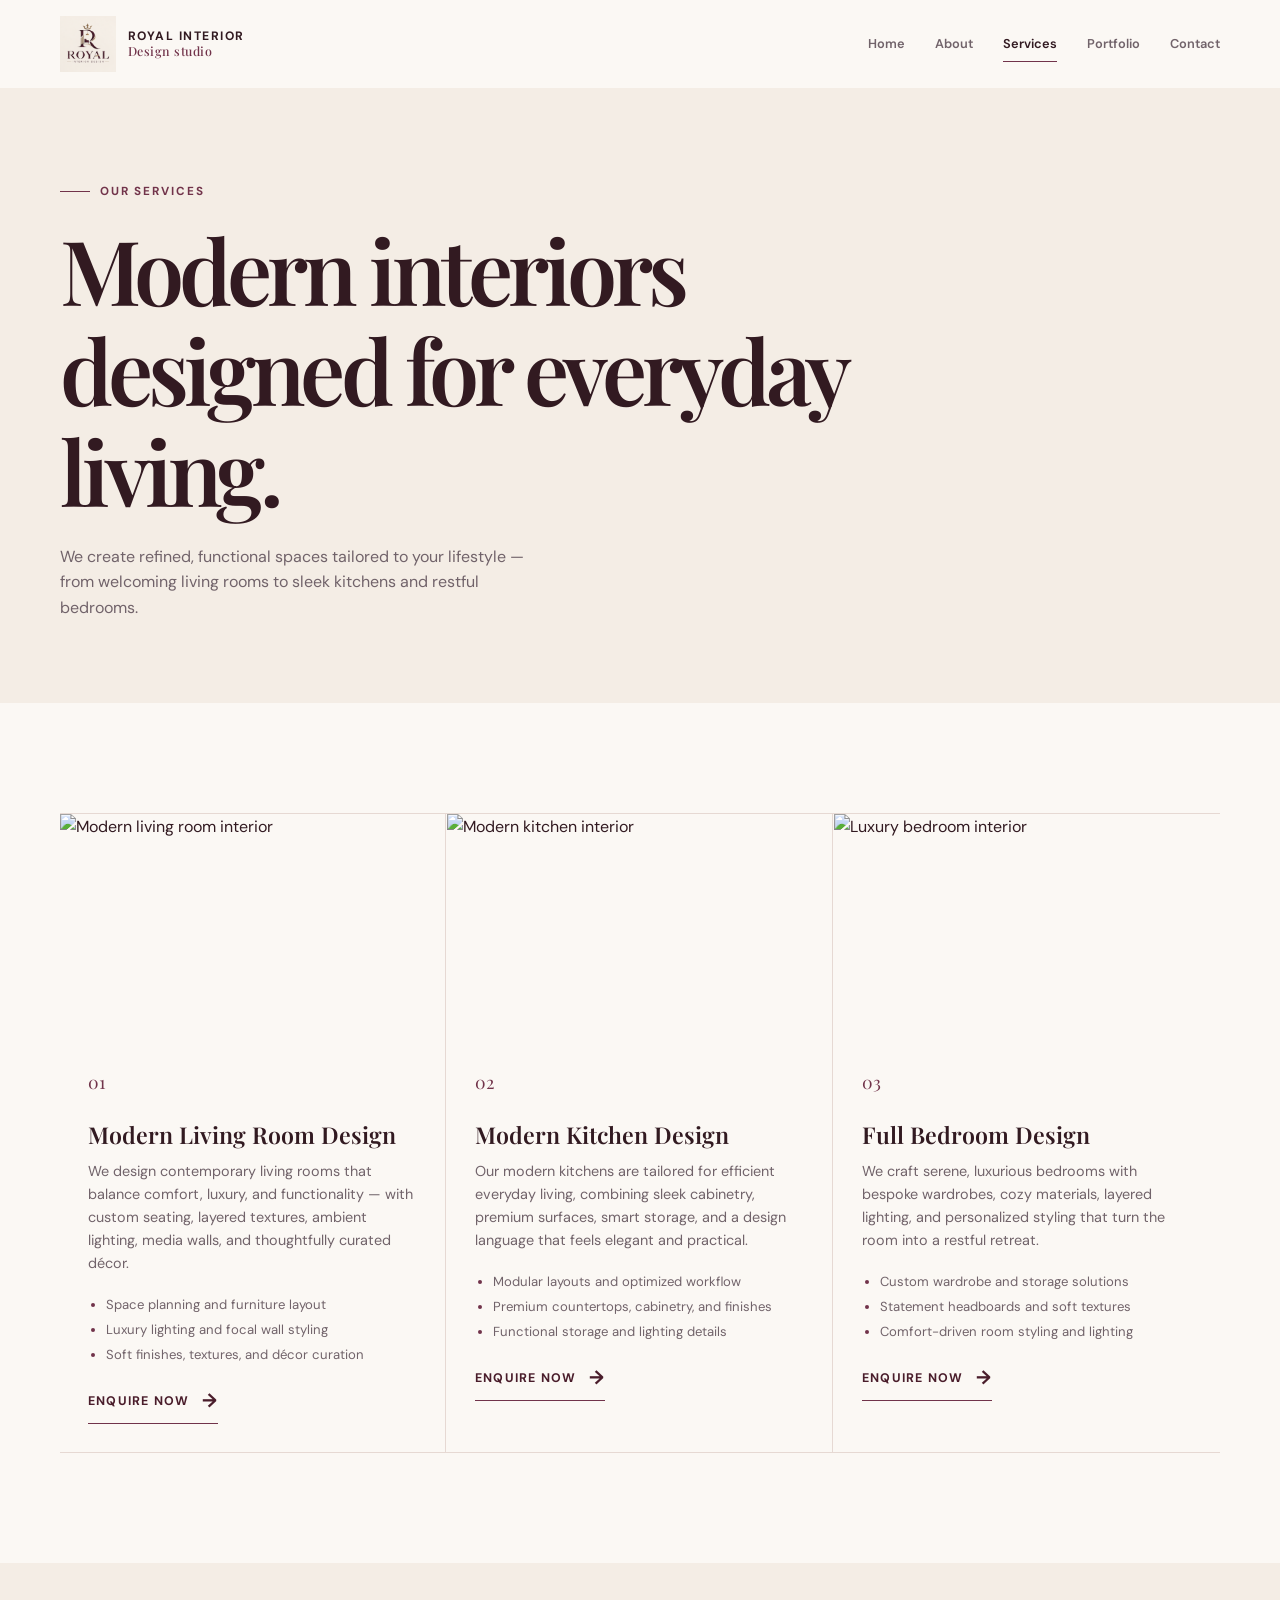
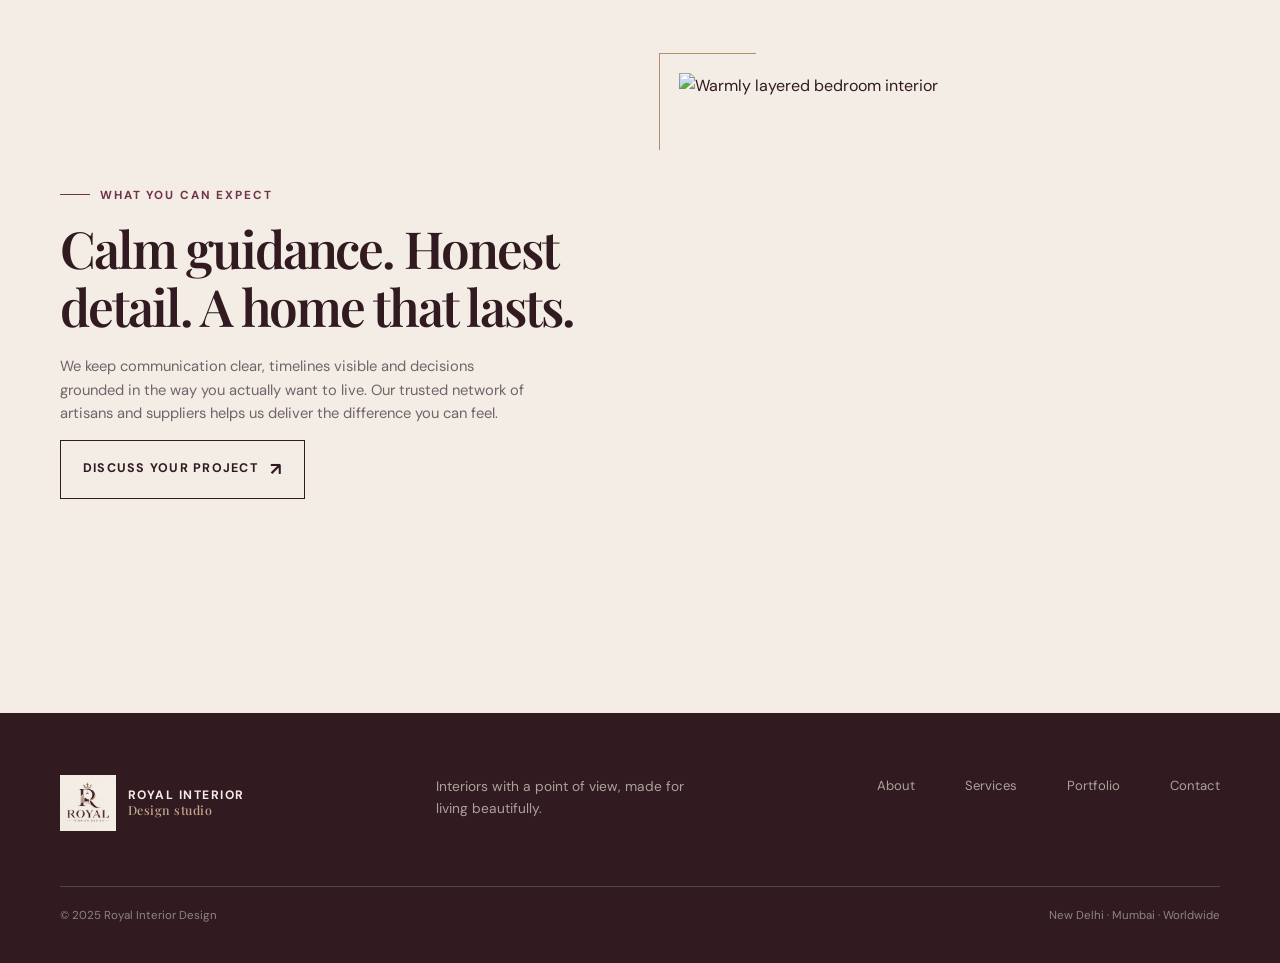
==== services.html @ 0c980bf0 "Add Royal Interior Design website" ====
<!doctype html><html lang="en"><head><meta charset="utf-8"><meta name="viewport" content="width=device-width, initial-scale=1"><title>Services | Royal Interior Design</title><link rel="stylesheet" href="styles.css"></head><body><header class="site-header"><div class="container nav"><a class="brand" href="index.html"><span class="brand-mark">R</span><span class="brand-name">Royal Interior<span>Design studio</span></span></a><button class="menu-toggle" aria-label="Open menu" aria-expanded="false">☰</button><nav class="nav-links"><a href="index.html">Home</a><a href="about.html">About</a><a class="active" href="services.html">Services</a><a href="portfolio.html">Portfolio</a><a href="contact.html">Contact</a></nav></div></header><main><section class="page-hero"><div class="container"><span class="eyebrow">Our services</span><h1>Modern interiors designed for everyday living.</h1><p>We create refined, functional spaces tailored to your lifestyle — from welcoming living rooms to sleek kitchens and restful bedrooms.</p></div></section><section class="section"><div class="container"><div class="service-grid"><article class="service-card"><img src="https://images.unsplash.com/photo-1505693416388-ac5ce068fe85?auto=format&fit=crop&w=900&q=80" alt="Modern living room interior"><div class="service-card-content"><span class="service-number">01</span><h3>Modern Living Room Design</h3><p>We design contemporary living rooms that balance comfort, luxury, and functionality — with custom seating, layered textures, ambient lighting, media walls, and thoughtfully curated décor.</p><ul class="service-points"><li>Space planning and furniture layout</li><li>Luxury lighting and focal wall styling</li><li>Soft finishes, textures, and décor curation</li></ul><a class="link-arrow" href="contact.html">Enquire now</a></div></article><article class="service-card"><img src="https://images.unsplash.com/photo-1484154218962-a197022b5858?auto=format&fit=crop&w=900&q=80" alt="Modern kitchen interior"><div class="service-card-content"><span class="service-number">02</span><h3>Modern Kitchen Design</h3><p>Our modern kitchens are tailored for efficient everyday living, combining sleek cabinetry, premium surfaces, smart storage, and a design language that feels elegant and practical.</p><ul class="service-points"><li>Modular layouts and optimized workflow</li><li>Premium countertops, cabinetry, and finishes</li><li>Functional storage and lighting details</li></ul><a class="link-arrow" href="contact.html">Enquire now</a></div></article><article class="service-card"><img src="https://images.unsplash.com/photo-1505693416388-ac5ce068fe85?auto=format&fit=crop&w=900&q=80" alt="Luxury bedroom interior"><div class="service-card-content"><span class="service-number">03</span><h3>Full Bedroom Design</h3><p>We craft serene, luxurious bedrooms with bespoke wardrobes, cozy materials, layered lighting, and personalized styling that turn the room into a restful retreat.</p><ul class="service-points"><li>Custom wardrobe and storage solutions</li><li>Statement headboards and soft textures</li><li>Comfort-driven room styling and lighting</li></ul><a class="link-arrow" href="contact.html">Enquire now</a></div></article></div></div></section><section class="section tinted"><div class="container intro-grid"><div class="intro-copy"><span class="eyebrow">What you can expect</span><h2>Calm guidance. Honest detail. A home that lasts.</h2><p class="display-copy">We keep communication clear, timelines visible and decisions grounded in the way you actually want to live. Our trusted network of artisans and suppliers helps us deliver the difference you can feel.</p><a class="btn arrow" href="contact.html">Discuss your project</a></div><div class="intro-image"><img src="https://images.unsplash.com/photo-1616486338812-3dadae4b4ace?auto=format&fit=crop&w=1000&q=85" alt="Warmly layered bedroom interior"></div></div></section></main><footer class="site-footer"><div class="container footer-top"><a class="brand footer-brand" href="index.html"><span class="brand-mark">R</span><span class="brand-name">Royal Interior<span>Design studio</span></span></a><p>Interiors with a point of view, made for living beautifully.</p><div class="footer-links"><a href="about.html">About</a><a href="services.html">Services</a><a href="portfolio.html">Portfolio</a><a href="contact.html">Contact</a></div></div><div class="container footer-bottom"><p>© 2025 Royal Interior Design</p><p>New Delhi · Mumbai · Worldwide</p></div></footer><script src="script.js"></script></body></html>
---- styles.css ----
@import url('https://fonts.googleapis.com/css2?family=DM+Sans:wght@400;500;600;700&family=Playfair+Display:wght@500;600;700&display=swap');
:root{--ink:#2c2925;--muted:#716a62;--paper:#fff4f7;--cream:#fffdfc;--line:#eadfe3;--accent:#d98aa5;--accent-dark:#b86786;--olive:#6b735b;--serif:'Playfair Display',Georgia,serif;--sans:'DM Sans',Arial,sans-serif;--shadow:0 18px 50px rgba(184,102,134,.12)}
*{box-sizing:border-box}html{scroll-behavior:smooth}body{margin:0;color:var(--ink);background:var(--cream);font-family:var(--sans);line-height:1.6}img{display:block;width:100%;object-fit:cover}a{color:inherit;text-decoration:none}button,input,textarea,select{font:inherit}.container{width:min(1160px,calc(100% - 48px));margin:0 auto}.eyebrow{display:inline-flex;align-items:center;gap:10px;color:var(--accent);font-size:.73rem;font-weight:700;letter-spacing:.16em;text-transform:uppercase}.eyebrow:before{content:'';display:inline-block;width:30px;height:1px;background:currentColor}h1,h2,h3,p{margin-top:0}h1,h2,h3{font-family:var(--serif);font-weight:600;line-height:1.12}h1{font-size:clamp(3.4rem,7vw,6.5rem);letter-spacing:-.055em}h2{font-size:clamp(2.2rem,4vw,4rem);letter-spacing:-.04em}h3{font-size:1.45rem}.display-copy{max-width:540px;color:var(--muted);font-size:1.04rem}.btn{display:inline-flex;align-items:center;justify-content:center;gap:12px;border:1px solid var(--ink);padding:14px 22px;color:var(--ink);background:transparent;font-size:.78rem;font-weight:700;letter-spacing:.1em;text-transform:uppercase;transition:.25s ease;cursor:pointer}.btn:hover{color:white;background:var(--ink);transform:translateY(-2px)}.btn.solid{border-color:var(--accent);color:white;background:linear-gradient(135deg,var(--accent) 0%,#d07f9d 100%);box-shadow:0 14px 26px rgba(184,102,134,.22)}.btn.solid:hover{border-color:var(--accent-dark);background:linear-gradient(135deg,var(--accent-dark) 0%,#9d5f7e 100%)}.btn.arrow:after{content:'↗';font-size:1.1rem}
.site-header{position:relative;z-index:10;background:var(--cream)}.nav{display:flex;min-height:88px;align-items:center;justify-content:space-between;gap:24px}.brand{display:flex;align-items:center;gap:12px}.brand-mark{display:grid;width:38px;height:38px;place-items:center;color:white;background:var(--accent);font-family:var(--serif);font-size:1.15rem}.brand-name{font-size:.76rem;font-weight:700;letter-spacing:.12em;line-height:1.1;text-transform:uppercase}.brand-name span{display:block;color:var(--accent);font-family:var(--serif);font-size:.78rem;font-weight:500;letter-spacing:.04em;text-transform:none}.nav-links{display:flex;align-items:center;gap:30px;font-size:.8rem;font-weight:600}.nav-links a{position:relative;padding:8px 0;color:var(--muted)}.nav-links a:hover,.nav-links a.active{color:var(--ink)}.nav-links a.active:after{position:absolute;right:0;bottom:0;left:0;height:1px;background:var(--accent);content:''}.menu-toggle{display:none;border:0;color:var(--ink);background:none;font-size:1.6rem;cursor:pointer}
.hero{position:relative;min-height:690px;overflow:hidden;background:linear-gradient(135deg,#fff3f6 0%,#fffaf8 35%,#f5eaf0 100%)}.slider{position:relative;min-height:690px}.slides{position:relative;min-height:690px}.slide{position:absolute;inset:0;opacity:0;visibility:hidden;transition:opacity .6s ease,visibility .6s ease;background:linear-gradient(135deg,#fff3f6 0%,#fffaf8 35%,#f5eaf0 100%)}.slide:nth-child(2){background:linear-gradient(135deg,#f7f1eb 0%,#fffaf5 35%,#f4e9df 100%)}.slide:nth-child(3){background:linear-gradient(135deg,#f9f4f0 0%,#fffaf8 35%,#f3e5dc 100%)}.slide:nth-child(4){background:linear-gradient(135deg,#fef2f0 0%,#fffaf8 35%,#fbe7e2 100%)}.slide.active{opacity:1;visibility:visible}.hero-image{position:absolute;inset:0 0 0 43%}.hero-image:after{position:absolute;inset:0;background:linear-gradient(90deg,rgba(255,243,246,1) 0%,rgba(255,243,246,.82) 15%,rgba(255,243,246,0) 48%);content:''}.slide:nth-child(2) .hero-image:after{background:linear-gradient(90deg,rgba(247,241,235,1) 0%,rgba(247,241,235,.8) 15%,rgba(247,241,235,0) 48%)}.slide:nth-child(3) .hero-image:after{background:linear-gradient(90deg,rgba(249,244,240,1) 0%,rgba(249,244,240,.8) 15%,rgba(249,244,240,0) 48%)}.slide:nth-child(4) .hero-image:after{background:linear-gradient(90deg,rgba(254,242,240,1) 0%,rgba(254,242,240,.82) 15%,rgba(254,242,240,0) 48%)}.hero-image img{height:100%}.hero-content{position:relative;display:flex;min-height:690px;align-items:center}.hero-copy{position:relative;z-index:1;width:52%;padding:38px 32px 40px;border:1px solid rgba(217,138,165,.2);border-radius:28px;background:rgba(255,255,255,.4);backdrop-filter:blur(3px);box-shadow:0 24px 60px rgba(184,102,134,.12)}.hero h1{max-width:620px;margin:20px 0 25px}.hero h1 em{color:var(--accent);font-style:normal}.hero .display-copy{margin-bottom:34px}.hero-meta{display:flex;align-items:center;gap:22px;margin-top:68px;padding:14px 16px;border:1px solid rgba(217,138,165,.2);border-radius:999px;background:rgba(255,255,255,.45);color:var(--muted);font-size:.75rem;max-width:max-content}.hero-meta strong{display:block;color:var(--ink);font-family:var(--serif);font-size:1.2rem;font-weight:500}.hero-meta .rule{width:1px;height:38px;background:var(--line)}.slider-controls{position:relative;z-index:2;display:flex;justify-content:space-between;align-items:center;padding:0 0 34px;margin-top:-28px}.slider-arrow{display:grid;place-items:center;width:46px;height:46px;border:1px solid rgba(217,138,165,.35);border-radius:50%;background:rgba(255,255,255,.72);color:var(--ink);cursor:pointer;box-shadow:0 12px 24px rgba(44,41,37,.06);transition:.2s ease}.slider-arrow:hover{background:var(--accent);color:white}.slider-dots{display:flex;align-items:center;gap:10px}.dot{width:11px;height:11px;border:0;border-radius:50%;background:rgba(44,41,37,.22);cursor:pointer;transition:.2s ease}.dot.active{width:32px;border-radius:999px;background:var(--accent)}
.section{padding:110px 0}.section.tinted{background:var(--paper)}.section-heading{display:flex;align-items:end;justify-content:space-between;gap:30px;margin-bottom:46px}.section-heading h2{max-width:590px;margin:14px 0 0}.section-heading p{max-width:350px;margin:0;color:var(--muted);font-size:.93rem}.intro-grid{display:grid;grid-template-columns:1fr 1.05fr;align-items:center;gap:90px}.intro-image{position:relative}.intro-image img{height:510px}.image-note{position:absolute;right:-24px;bottom:26px;width:148px;padding:20px 18px;color:white;background:var(--olive);font-family:var(--serif);font-size:1.1rem;line-height:1.25}.intro-copy h2{margin:16px 0 20px}.link-arrow{display:inline-flex;align-items:center;gap:12px;margin-top:18px;border-bottom:1px solid var(--accent);padding-bottom:6px;color:var(--accent-dark);font-size:.78rem;font-weight:700;letter-spacing:.1em;text-transform:uppercase}.link-arrow:after{content:'→';font-size:1.2rem;transition:transform .2s}.link-arrow:hover:after{transform:translateX(5px)}
.service-grid{display:grid;grid-template-columns:repeat(3,1fr);gap:1px;border-top:1px solid var(--line);border-bottom:1px solid var(--line)}.service-card{min-height:520px;padding:0;border-right:1px solid var(--line);overflow:hidden;transition:background .25s,transform .25s}.service-card img{height:220px;object-fit:cover}.service-card:last-child{border-right:0}.service-card:hover{background:var(--paper);transform:translateY(-4px)}.service-card-content{padding:34px 28px 28px}.service-number{color:var(--accent);font-family:var(--serif);font-size:1.1rem}.service-card h3{margin:26px 0 12px}.service-card p{margin:0;color:var(--muted);font-size:.9rem}.service-points{margin:18px 0 0;padding-left:18px;color:var(--muted);font-size:.82rem;line-height:1.9}.service-points li::marker{color:var(--accent)}
.projects-grid{display:grid;grid-template-columns:1.12fr .88fr;gap:18px}.project{position:relative;overflow:hidden}.project img{height:500px;transition:transform .6s ease}.project.small img{height:239px}.project-stack{display:grid;gap:18px}.project:hover img{transform:scale(1.04)}.project-label{position:absolute;right:22px;bottom:20px;left:22px;z-index:1;display:flex;align-items:end;justify-content:space-between;color:white}.project-label span{font-size:.7rem;letter-spacing:.12em;text-transform:uppercase}.project-label h3{margin:5px 0 0;font-size:1.5rem}.project:after{position:absolute;inset:45% 0 0;background:linear-gradient(transparent,rgba(23,20,17,.72));content:''}.quote{max-width:790px;margin:0 auto;text-align:center}.quote-mark{color:var(--accent);font-family:var(--serif);font-size:4rem;line-height:.6}.quote p{margin:25px 0;font-family:var(--serif);font-size:clamp(1.7rem,3vw,2.7rem);line-height:1.2}.quote cite{color:var(--muted);font-size:.74rem;font-style:normal;letter-spacing:.14em;text-transform:uppercase}
.page-hero{padding:86px 0 82px;background:var(--paper)}.page-hero h1{max-width:850px;margin:18px 0 0;font-size:clamp(3.2rem,7vw,6rem)}.page-hero p{max-width:500px;margin:24px 0 0;color:var(--muted)}.story-grid{display:grid;grid-template-columns:.9fr 1.1fr;gap:90px;align-items:start}.story-grid img{height:550px}.story-copy h2{margin:15px 0 25px}.story-copy p{color:var(--muted)}.values{display:grid;grid-template-columns:repeat(3,1fr);gap:30px;margin-top:55px;padding-top:32px;border-top:1px solid var(--line)}.value h3{margin:0 0 8px;font-size:1.2rem}.value p{margin:0;color:var(--muted);font-size:.86rem}.process-list{display:grid;grid-template-columns:repeat(4,1fr);gap:30px;counter-reset:process}.process-item{border-top:1px solid var(--ink);padding-top:18px}.process-item:before{counter-increment:process;content:'0' counter(process);color:var(--accent);font-size:.75rem;font-weight:700}.process-item h3{margin:28px 0 10px;font-size:1.25rem}.process-item p{margin:0;color:var(--muted);font-size:.86rem}
.portfolio-grid{display:grid;grid-template-columns:repeat(12,1fr);gap:18px}.portfolio-item{position:relative;grid-column:span 5;overflow:hidden}.portfolio-item.wide{grid-column:span 7}.portfolio-item img{height:360px;transition:transform .6s}.portfolio-item.tall img{height:530px}.portfolio-item:hover img{transform:scale(1.035)}.portfolio-info{position:absolute;right:20px;bottom:18px;left:20px;z-index:1;color:white}.portfolio-info small{font-size:.7rem;letter-spacing:.12em;text-transform:uppercase}.portfolio-info h3{margin:4px 0 0;font-size:1.45rem}.portfolio-item:after{position:absolute;inset:50% 0 0;background:linear-gradient(transparent,rgba(20,18,15,.75));content:''}
.contact-layout{display:grid;grid-template-columns:.8fr 1.2fr;gap:100px}.contact-layout h2{margin:15px 0 20px}.contact-details{margin-top:42px}.contact-detail{display:grid;grid-template-columns:90px 1fr;gap:16px;padding:17px 0;border-top:1px solid var(--line);font-size:.9rem}.contact-detail strong{color:var(--accent);font-size:.72rem;letter-spacing:.12em;text-transform:uppercase}.contact-detail span{color:var(--muted)}.contact-form{display:grid;gap:20px;padding:38px;background:var(--paper)}.form-row{display:grid;grid-template-columns:1fr 1fr;gap:18px}.field{display:grid;gap:8px}.field label{font-size:.72rem;font-weight:700;letter-spacing:.1em;text-transform:uppercase}.field input,.field textarea,.field select{width:100%;border:0;border-bottom:1px solid #c7bfb5;border-radius:0;padding:12px 0;color:var(--ink);outline:0;background:transparent}.field textarea{min-height:120px;resize:vertical}.field input:focus,.field textarea:focus,.field select:focus{border-color:var(--accent)}.form-note{color:var(--muted);font-size:.78rem}.faq-list{max-width:800px;margin:0 auto}details{border-top:1px solid var(--line);padding:21px 0}details:last-child{border-bottom:1px solid var(--line)}summary{display:flex;align-items:center;justify-content:space-between;cursor:pointer;font-family:var(--serif);font-size:1.2rem;list-style:none}summary::-webkit-details-marker{display:none}summary:after{color:var(--accent);content:'+';font-family:var(--sans);font-size:1.4rem}details[open] summary:after{content:'−'}details p{max-width:650px;margin:15px 30px 0 0;color:var(--muted);font-size:.9rem}
.site-footer{padding:62px 0 26px;color:#e9e0d6;background:var(--ink)}.footer-top{display:flex;align-items:start;justify-content:space-between;gap:40px;padding-bottom:55px}.footer-brand .brand-mark{color:var(--ink);background:var(--paper)}.footer-brand .brand-name{color:var(--paper)}.footer-brand .brand-name span{color:#c7836d}.footer-top p{max-width:250px;margin:0;color:#aca29a;font-size:.86rem}.footer-links{display:flex;gap:50px}.footer-links a{color:#aca29a;font-size:.82rem}.footer-links a:hover{color:white}.footer-bottom{display:flex;justify-content:space-between;padding-top:20px;border-top:1px solid #4c4843;color:#8d857d;font-size:.72rem}
@media(max-width:800px){.container{width:min(100% - 32px,600px)}.nav{min-height:74px}.menu-toggle{display:block}.nav-links{position:absolute;top:74px;right:16px;left:16px;display:none;flex-direction:column;align-items:stretch;gap:0;padding:12px 20px;border:1px solid var(--line);background:var(--cream);box-shadow:var(--shadow)}.nav-links.open{display:flex}.nav-links a{padding:12px 0}.hero,.hero-content{min-height:auto}.hero-image{position:relative;inset:auto;height:330px;order:-1}.hero-image:after{background:linear-gradient(0deg,var(--paper),transparent 60%)}.hero-content{display:flex;flex-direction:column;align-items:stretch}.hero-copy{width:auto;padding:52px 0 65px}.hero h1{font-size:clamp(3.2rem,15vw,5rem)}.hero-meta{margin-top:44px}.section{padding:76px 0}.section-heading{display:block;margin-bottom:32px}.section-heading p{margin-top:18px}.intro-grid,.story-grid,.contact-layout{grid-template-columns:1fr;gap:45px}.intro-image img,.story-grid img{height:390px}.image-note{right:12px}.service-grid{grid-template-columns:1fr}.service-card{min-height:auto;border-right:0;border-bottom:1px solid var(--line)}.service-card:last-child{border-bottom:0}.service-card h3{margin-top:24px}.projects-grid{grid-template-columns:1fr}.project img,.project.small img{height:300px}.process-list,.values{grid-template-columns:1fr 1fr}.portfolio-grid{grid-template-columns:1fr}.portfolio-item,.portfolio-item.wide{grid-column:auto}.portfolio-item img,.portfolio-item.tall img{height:310px}.contact-layout{gap:30px}.contact-form{padding:24px}.footer-top,.footer-bottom{display:block}.footer-links{flex-wrap:wrap;gap:16px 26px;margin-top:28px}.footer-bottom p:last-child{margin-top:8px}}
@media(max-width:460px){.form-row,.process-list,.values{grid-template-columns:1fr}h2{font-size:2.5rem}}

@keyframes greenShift{0%,100%{background-position:0% 50%}50%{background-position:100% 50%}}
.hero{background:linear-gradient(135deg,#062d26 0%,#115b45 48%,#2d8b5d 100%);background-size:180% 180%;animation:greenShift 12s ease-in-out infinite}
.slide{background:linear-gradient(135deg,#062d26 0%,#115b45 48%,#2d8b5d 100%);background-size:180% 180%;animation:greenShift 12s ease-in-out infinite}
.slide:nth-child(2){background:linear-gradient(135deg,#0a382b 0%,#1e704d 48%,#7aa95f 100%)}
.slide:nth-child(3){background:linear-gradient(135deg,#052b2a 0%,#146a55 48%,#3e9d72 100%)}
.slide:nth-child(4){background:linear-gradient(135deg,#123b27 0%,#39794a 48%,#93b96d 100%)}
.hero-image:after{background:linear-gradient(90deg,rgba(6,45,38,1) 0%,rgba(6,45,38,.88) 15%,rgba(6,45,38,0) 52%)}
.slide:nth-child(2) .hero-image:after{background:linear-gradient(90deg,rgba(10,56,43,1) 0%,rgba(10,56,43,.88) 15%,rgba(10,56,43,0) 52%)}
.slide:nth-child(3) .hero-image:after{background:linear-gradient(90deg,rgba(5,43,42,1) 0%,rgba(5,43,42,.88) 15%,rgba(5,43,42,0) 52%)}
.slide:nth-child(4) .hero-image:after{background:linear-gradient(90deg,rgba(18,59,39,1) 0%,rgba(18,59,39,.88) 15%,rgba(18,59,39,0) 52%)}
.hero-copy{border-color:rgba(197,232,184,.28);background:rgba(3,35,28,.44);box-shadow:0 24px 60px rgba(2,27,20,.28)}
.hero .eyebrow,.hero h1 em,.hero-meta strong{color:#b9df9d}
.hero .display-copy,.hero-meta{color:rgba(255,255,255,.78)}
.hero .btn.solid{border-color:#b9df9d;color:#092f28;background:linear-gradient(135deg,#b9df9d 0%,#7fbe7a 100%);box-shadow:0 14px 26px rgba(2,27,20,.25)}
.hero .btn.solid:hover{border-color:#d6efc4;background:linear-gradient(135deg,#d6efc4 0%,#a7d693 100%)}
@media(max-width:800px){.hero-image:after{background:linear-gradient(0deg,#062d26,rgba(6,45,38,.3) 60%,transparent 100%)}}
.why-section{background:#f4f7f2}
.why-heading{align-items:start}
.why-heading h2{max-width:650px;font-size:4rem}
.why-heading .eyebrow{color:#c62828;font-size:1.05rem}
.why-heading>p{max-width:390px;padding-top:12px}
.why-grid{display:grid;grid-template-columns:repeat(3,minmax(0,1fr));border-top:1px solid #dbe4dc;border-bottom:1px solid #dbe4dc}
.why-item{padding:28px 22px 30px 0;border-right:1px solid #dbe4dc}
.why-item:not(:first-child){padding-left:22px}
.why-item:last-child{border-right:0}
.why-item:nth-child(3n+1){padding-left:0}
.why-item:nth-child(3n){border-right:0}
.why-item:nth-child(n+4){border-top:1px solid #dbe4dc}
.why-number{color:#56745c;font-size:.68rem;font-weight:700;letter-spacing:.1em}
.why-item h3{margin:24px 0 12px;color:#244c39;font-size:1.32rem}
.why-item p{margin:0;color:var(--muted);font-size:.86rem;line-height:1.8}
@media(max-width:800px){.why-grid{grid-template-columns:repeat(2,minmax(0,1fr))}.why-item{padding:25px 20px 26px 0}.why-item:not(:first-child){padding-left:20px}.why-item:nth-child(2n){border-right:0}.why-item:nth-child(2n+1){padding-left:0}.why-item:nth-child(n+3){border-top:1px solid #dbe4dc}}
@media(max-width:460px){.why-grid{grid-template-columns:1fr}.why-item,.why-item:not(:first-child),.why-item:nth-child(3){padding:24px 0;border-right:0}.why-item:nth-child(n+2){border-top:1px solid #dbe4dc}.why-item h3{margin-top:16px}}
@media(max-width:800px){.why-heading h2{font-size:3.2rem}.why-heading .eyebrow{font-size:.95rem}}
@media(max-width:460px){.why-heading h2{font-size:2.9rem}.why-heading .eyebrow{font-size:.9rem}}

.why-item{position:relative;isolation:isolate;transition:background-color .35s ease,box-shadow .35s ease,transform .35s ease}
.why-item:after{position:absolute;top:-1px;left:0;width:0;height:2px;background:linear-gradient(90deg,#c85d83 0%,#d9a44d 50%,#5d946b 100%);content:'';transition:width .4s cubic-bezier(.2,.7,.2,1)}
.why-item h3{transition:color .3s ease}
.why-motion-ready .why-item:not(.is-visible){opacity:0;transform:translateY(24px)}
.why-item.is-visible{animation:whyReveal .7s cubic-bezier(.2,.7,.2,1) var(--reveal-delay,0ms) both}
@keyframes whyReveal{to{opacity:1;transform:translateY(0)}}
@media(hover:hover){.why-item:hover{z-index:1;background:#fffdfc;box-shadow:0 14px 28px rgba(36,76,57,.08);transform:translateY(-5px)}.why-item:hover:after{width:100%}.why-item:hover h3{color:#ad4e70}}
@media(prefers-reduced-motion:reduce){.why-item,.why-item:after,.why-item h3{transition:none!important}.why-item.is-visible{animation:none;opacity:1;transform:none}.why-item:hover{box-shadow:none;transform:none}}

body:has(.story-grid) .page-hero{position:relative;overflow:hidden;background:linear-gradient(118deg,#f7e2e9 0%,#f8efd8 38%,#e0ede2 72%,#e4edf5 100%)}
body:has(.story-grid) .page-hero:after{position:absolute;right:0;bottom:0;left:0;height:5px;background:linear-gradient(90deg,#c85d83 0 25%,#d9a44d 25% 50%,#5d946b 50% 75%,#6289b5 75%);content:''}
body:has(.story-grid) .page-hero .container{position:relative;z-index:1}
body:has(.story-grid) .page-hero h1,body:has(.story-grid) .story-copy h2{color:#244c39}
body:has(.story-grid) .page-hero .eyebrow,body:has(.story-grid) .story-copy .eyebrow{color:#ad4e70}
body:has(.story-grid) .story-grid img{box-shadow:18px 18px 0 #dcebe1}
body:has(.story-grid) .values .value{padding:18px 16px;background:#f8e9ed}
body:has(.story-grid) .values .value:nth-child(2){background:#f6f0dc}
body:has(.story-grid) .values .value:nth-child(3){background:#e6efe5}
body:has(.story-grid) .values .value h3{color:#315b43}
body:has(.story-grid) .process-item:nth-child(4n+1){border-color:#c85d83}
body:has(.story-grid) .process-item:nth-child(4n+2){border-color:#d9a44d}
body:has(.story-grid) .process-item:nth-child(4n+3){border-color:#5d946b}
body:has(.story-grid) .process-item:nth-child(4n){border-color:#6289b5}
body:has(.story-grid) .process-item:nth-child(4n+1):before{color:#c85d83}
body:has(.story-grid) .process-item:nth-child(4n+2):before{color:#b17a24}
body:has(.story-grid) .process-item:nth-child(4n+3):before{color:#4d7d59}
body:has(.story-grid) .process-item:nth-child(4n):before{color:#52769f}
.home-page main{color:#24211e}
.home-page main p{color:#24211e}
.home-page .hero-copy{border-color:rgba(44,41,37,.16);background:rgba(255,253,252,.88);box-shadow:0 24px 60px rgba(2,27,20,.18)}
.home-page .hero h1{color:#24211e}
.home-page .hero .eyebrow,.home-page .hero h1 em,.home-page .hero-meta strong{color:#315b43}
.home-page .hero .display-copy,.home-page .hero-meta{color:#24211e}
.home-page .hero-meta{border-color:rgba(44,41,37,.18)}
.home-page .project-label,.home-page .project-label h3,.home-page .project-label span{color:white}
.hero-actions{display:flex;flex-wrap:wrap;gap:12px;margin-top:4px}
.hero-actions .btn{min-height:52px;padding:15px 25px;font-size:.82rem}
.hero-actions .hero-secondary{border-color:#315b43;color:#315b43;background:rgba(255,255,255,.52)}
.hero-actions .hero-secondary:hover{color:white;border-color:#315b43;background:#315b43}
@media(max-width:460px){.hero-actions{align-items:stretch;flex-direction:column}.hero-actions .btn{width:100%}}

.hero{min-height:690px;background:#111714;animation:none}
.hero:after{position:absolute;inset:0;z-index:1;background:linear-gradient(90deg,rgba(12,17,14,.62),rgba(12,17,14,.42) 50%,rgba(12,17,14,.62));content:'';pointer-events:none}
.hero-video{position:absolute;inset:0;z-index:0;width:100%;height:100%;object-fit:cover;object-position:center 55%}
.hero .slider{position:relative;z-index:2}
.hero .slide,.hero .slide:nth-child(n){background:transparent;animation:none}
.hero .hero-content{display:flex;min-height:690px;align-items:center;justify-content:center;padding:36px 0;text-align:center}
.hero .hero-copy{width:min(820px,100%);margin:0 auto;padding:22px 24px;border:0;border-radius:0;background:transparent;backdrop-filter:none;box-shadow:none;text-align:center}
.home-page .hero h1{max-width:900px;margin:20px auto 24px;color:#fff;text-wrap:balance}
.home-page .hero .eyebrow,.home-page .hero h1 em,.home-page .hero-meta strong{color:#f0c48c}
.home-page .hero .display-copy{max-width:700px;margin:0 auto 30px;color:rgba(255,255,255,.9)}
.hero .hero-actions{justify-content:center}
.hero .hero-actions .hero-secondary{border-color:rgba(255,255,255,.72);color:#fff;background:rgba(255,255,255,.08)}
.hero .hero-actions .hero-secondary:hover{border-color:#fff;color:#1b241d;background:#fff}
.home-page .hero .btn.solid{border-color:#f0c48c;color:#1b241d;background:#f0c48c;box-shadow:0 10px 28px rgba(0,0,0,.2)}
.home-page .hero .btn.solid:hover{border-color:#f8ddb6;background:#f8ddb6}
.home-page .hero-meta{justify-content:center;width:fit-content;margin:42px auto 0;border-color:rgba(255,255,255,.3);border-radius:999px;background:rgba(255,255,255,.09);color:rgba(255,255,255,.9);backdrop-filter:blur(8px)}
.home-page .hero-meta .rule{background:rgba(255,255,255,.45)}
.hero .slider-controls{color:#fff}
.hero .slider-arrow{border-color:rgba(255,255,255,.6);color:#fff}
.hero .slider-controls .dot{border-color:rgba(255,255,255,.7);background:rgba(255,255,255,.28)}
.hero .slider-controls .dot.active{border-color:#f0c48c;background:#f0c48c}
@media(max-width:800px){.hero,.hero .slides,.hero .slide{min-height:760px}.hero .hero-content{min-height:760px}.hero-video{object-position:58% center}.hero:after{background:rgba(12,17,14,.52)}.hero .hero-copy{padding:28px 0}.hero .hero-actions .btn{width:min(100%,280px)}}
@media(max-width:460px){.hero .hero-content{padding:24px 0}.home-page .hero h1{font-size:clamp(2.8rem,12vw,4rem)}.home-page .hero-meta{gap:14px;padding:12px 14px;font-size:.78rem}}

.intro-wrap{position:relative}.intro-heading{display:flex;align-items:end;justify-content:space-between;gap:70px;margin-bottom:54px}.intro-heading h2{margin:16px 0 0;color:#244c39}.intro-heading h2 em{color:#ad4e70;font-style:normal}.intro-heading .display-copy{max-width:330px;margin:0 0 5px}.intro-grid{grid-template-columns:1fr 1fr;gap:78px}.intro-image:before{position:absolute;top:-20px;left:-20px;width:96px;height:96px;border-top:1px solid #d9a44d;border-left:1px solid #d9a44d;content:''}.intro-image img{height:530px}.intro-copy{padding:10px 0}.intro-kicker{display:block;margin-bottom:18px;color:#b17a24;font-size:.72rem;font-weight:700;letter-spacing:.16em;text-transform:uppercase}.intro-copy .intro-lead{max-width:490px;color:#244c39;font-family:var(--serif);font-size:1.48rem;line-height:1.35}.intro-copy>p:not(.intro-lead){max-width:480px;color:var(--muted);font-size:.92rem}.intro-points{display:grid;grid-template-columns:repeat(3,1fr);gap:14px;margin:30px 0 22px;padding-top:22px;border-top:1px solid var(--line)}.intro-points div{min-height:112px;padding:14px 12px;background:#f4e8ed}.intro-points div:nth-child(2){background:#f5efdc}.intro-points div:nth-child(3){background:#e5eee4}.intro-points span{display:block;margin-bottom:13px;color:#ad4e70;font-size:.68rem;font-weight:700;letter-spacing:.12em}.intro-points div:nth-child(2) span{color:#b17a24}.intro-points div:nth-child(3) span{color:#4d7d59}.intro-points strong{display:block;color:#315b43;font-family:var(--serif);font-size:1rem}.intro-points p{margin:4px 0 0;color:var(--muted);font-size:.73rem;line-height:1.4}
@media(max-width:800px){.intro-heading{display:block;margin-bottom:38px}.intro-heading .display-copy{margin-top:20px}.intro-grid{grid-template-columns:1fr;gap:45px}.intro-image:before{top:-12px;left:-10px;width:70px;height:70px}.intro-copy{padding:0}.intro-points{gap:10px}}
@media(max-width:460px){.intro-points{grid-template-columns:1fr;gap:8px}.intro-points div{min-height:auto;padding:13px 14px}.intro-points span{display:inline-block;margin:0 10px 0 0}.intro-points strong{display:inline}.intro-points p{margin:4px 0 0 30px}.intro-heading h2{font-size:2.5rem}}
.about-content{margin-top:108px;padding-top:54px;border-top:1px solid #dbe4dc}.about-content-heading{display:flex;align-items:end;justify-content:space-between;gap:40px;margin-bottom:38px}.about-content-heading h2{max-width:610px;margin:15px 0 0;color:#244c39;font-size:clamp(2rem,3.5vw,3.2rem)}.about-content-grid{display:grid;grid-template-columns:repeat(2,minmax(0,1fr));border-top:1px solid #dbe4dc;border-left:1px solid #dbe4dc}.about-content-grid article{padding:30px 32px 34px;border-right:1px solid #dbe4dc;border-bottom:1px solid #dbe4dc}.about-content-grid article:nth-child(3n+1){background:#f8edf0}.about-content-grid article:nth-child(3n+2){background:#f8f3e4}.about-content-grid article:nth-child(3n){background:#edf3eb}.about-content-number{display:block;color:#ad4e70;font-size:.68rem;font-weight:700;letter-spacing:.13em}.about-content-grid article:nth-child(3n+2) .about-content-number{color:#b17a24}.about-content-grid article:nth-child(3n) .about-content-number{color:#4d7d59}.about-content-grid h3{margin:20px 0 14px;color:#315b43;font-size:1.45rem}.about-content-grid p{margin:0 0 12px;color:var(--muted);font-size:.88rem;line-height:1.75}.about-content-grid p:last-child{margin-bottom:0}.about-content-grid strong{color:#315b43}
@media(max-width:800px){.about-content{margin-top:76px;padding-top:38px}.about-content-heading{display:block;margin-bottom:28px}.about-content-heading h2{margin-top:15px}.about-content-grid{grid-template-columns:1fr}.about-content-grid article{padding:25px 22px 28px}}

:root{--ink:#321a21;--muted:#71636a;--paper:#f4ede5;--cream:#fbf8f4;--line:#e6d9d3;--accent:#71334a;--accent-dark:#4a1d2b;--olive:#8d715e;--shadow:0 18px 50px rgba(74,29,43,.12)}
.brand-mark,.brand.footer-brand .brand-mark{width:56px;height:56px;flex:0 0 56px;background:transparent url('image/62a60f8d-6891-430f-9883-81a805a277db.png') center/contain no-repeat;color:transparent;font-size:0}
.footer-brand .brand-name span{color:#c3a889}
.btn.solid{background:linear-gradient(135deg,var(--accent),var(--accent-dark));box-shadow:0 14px 26px rgba(74,29,43,.2)}
.btn.solid:hover{background:linear-gradient(135deg,var(--accent-dark),#321a21)}
.hero{background:#21151a}
.hero:after{background:linear-gradient(90deg,rgba(33,21,26,.68),rgba(33,21,26,.42) 50%,rgba(33,21,26,.66))}
.home-page .hero .eyebrow,.home-page .hero h1 em,.home-page .hero-meta strong,.hero .slider-controls .dot.active{color:#ead8c4}
.home-page .hero .btn.solid,.hero .slider-controls .dot.active{border-color:#ead8c4;background:#ead8c4}
.home-page .hero .btn.solid{color:#321a21}
.home-page .hero .btn.solid:hover{border-color:#f4ede5;background:#f4ede5}
.hero .hero-actions .hero-secondary:hover{color:#321a21}
.why-section{background:#f7f2ec}
.why-heading .eyebrow{color:var(--accent)}
.why-grid,.why-item,.why-item:nth-child(n+4){border-color:var(--line)}
.why-number,.why-item h3,.intro-heading h2,.intro-copy .intro-lead,.about-content-heading h2,.about-content-grid h3,.about-content-grid strong{color:var(--accent-dark)}
.why-item:after{background:linear-gradient(90deg,#4a1d2b,#b58d69)}
@media(hover:hover){.why-item:hover{background:var(--cream);box-shadow:0 14px 28px rgba(74,29,43,.08)}.why-item:hover h3{color:var(--accent)}}
body:has(.story-grid) .page-hero{background:linear-gradient(118deg,#f4ede5 0%,#fbf8f4 58%,#eadfd5 100%)}
body:has(.story-grid) .page-hero:after{background:linear-gradient(90deg,#4a1d2b 0 68%,#b58d69 68%)}
body:has(.story-grid) .page-hero h1,body:has(.story-grid) .story-copy h2,body:has(.story-grid) .values .value h3{color:var(--accent-dark)}
body:has(.story-grid) .page-hero .eyebrow,body:has(.story-grid) .story-copy .eyebrow{color:var(--accent)}
body:has(.story-grid) .story-grid img{box-shadow:18px 18px 0 #eadfd5}
body:has(.story-grid) .values .value,body:has(.story-grid) .values .value:nth-child(2),body:has(.story-grid) .values .value:nth-child(3){background:#f4ede5}
body:has(.story-grid) .process-item:nth-child(n){border-color:#b58d69}
body:has(.story-grid) .process-item:nth-child(n):before{color:var(--accent)}
.intro-heading h2 em,.intro-kicker,.about-content-number,.intro-points span,.intro-points div:nth-child(2) span,.intro-points div:nth-child(3) span{color:var(--accent)}
.intro-image:before{border-color:#b58d69}
.intro-points div,.intro-points div:nth-child(2),.intro-points div:nth-child(3){background:#f4ede5}
.intro-points strong{color:var(--accent-dark)}
.about-content,.about-content-grid,.about-content-grid article{border-color:var(--line)}
.about-content-grid article:nth-child(3n+1),.about-content-grid article:nth-child(3n+2),.about-content-grid article:nth-child(3n){background:#f7f2ec}
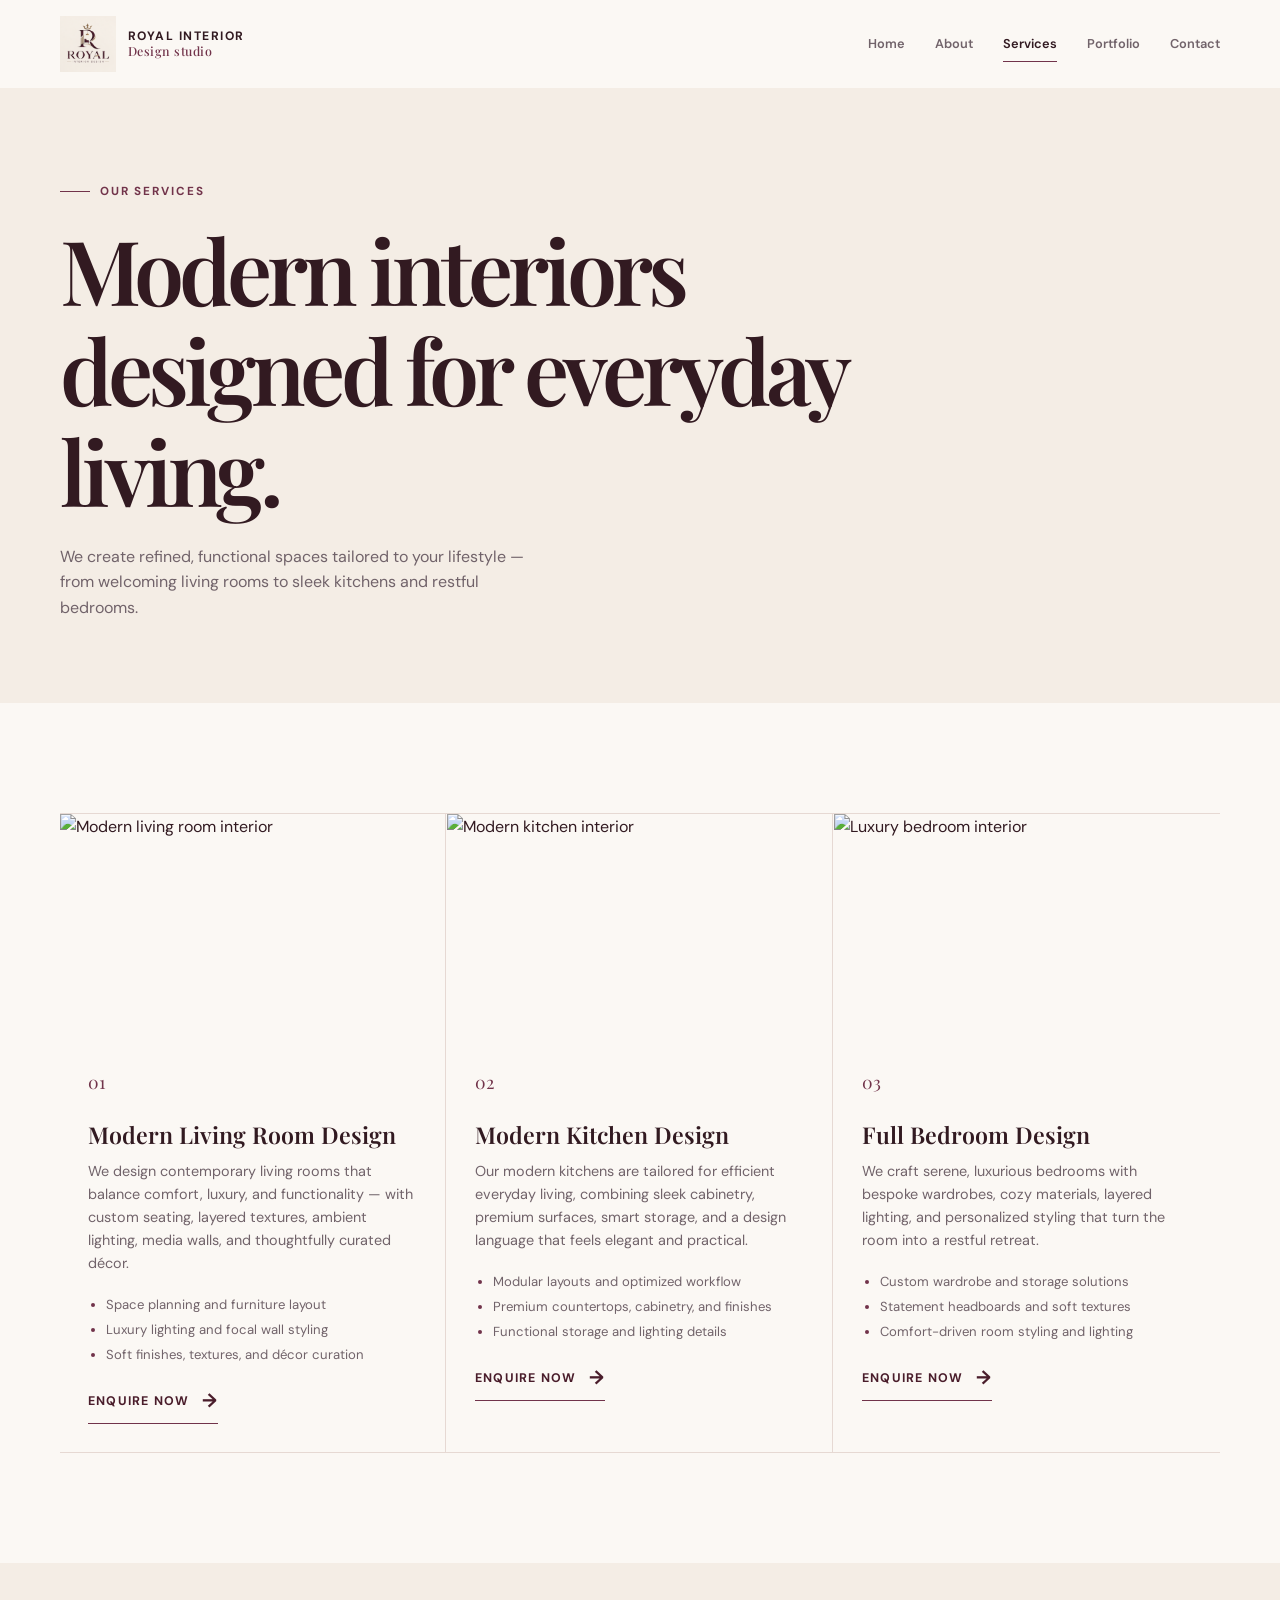
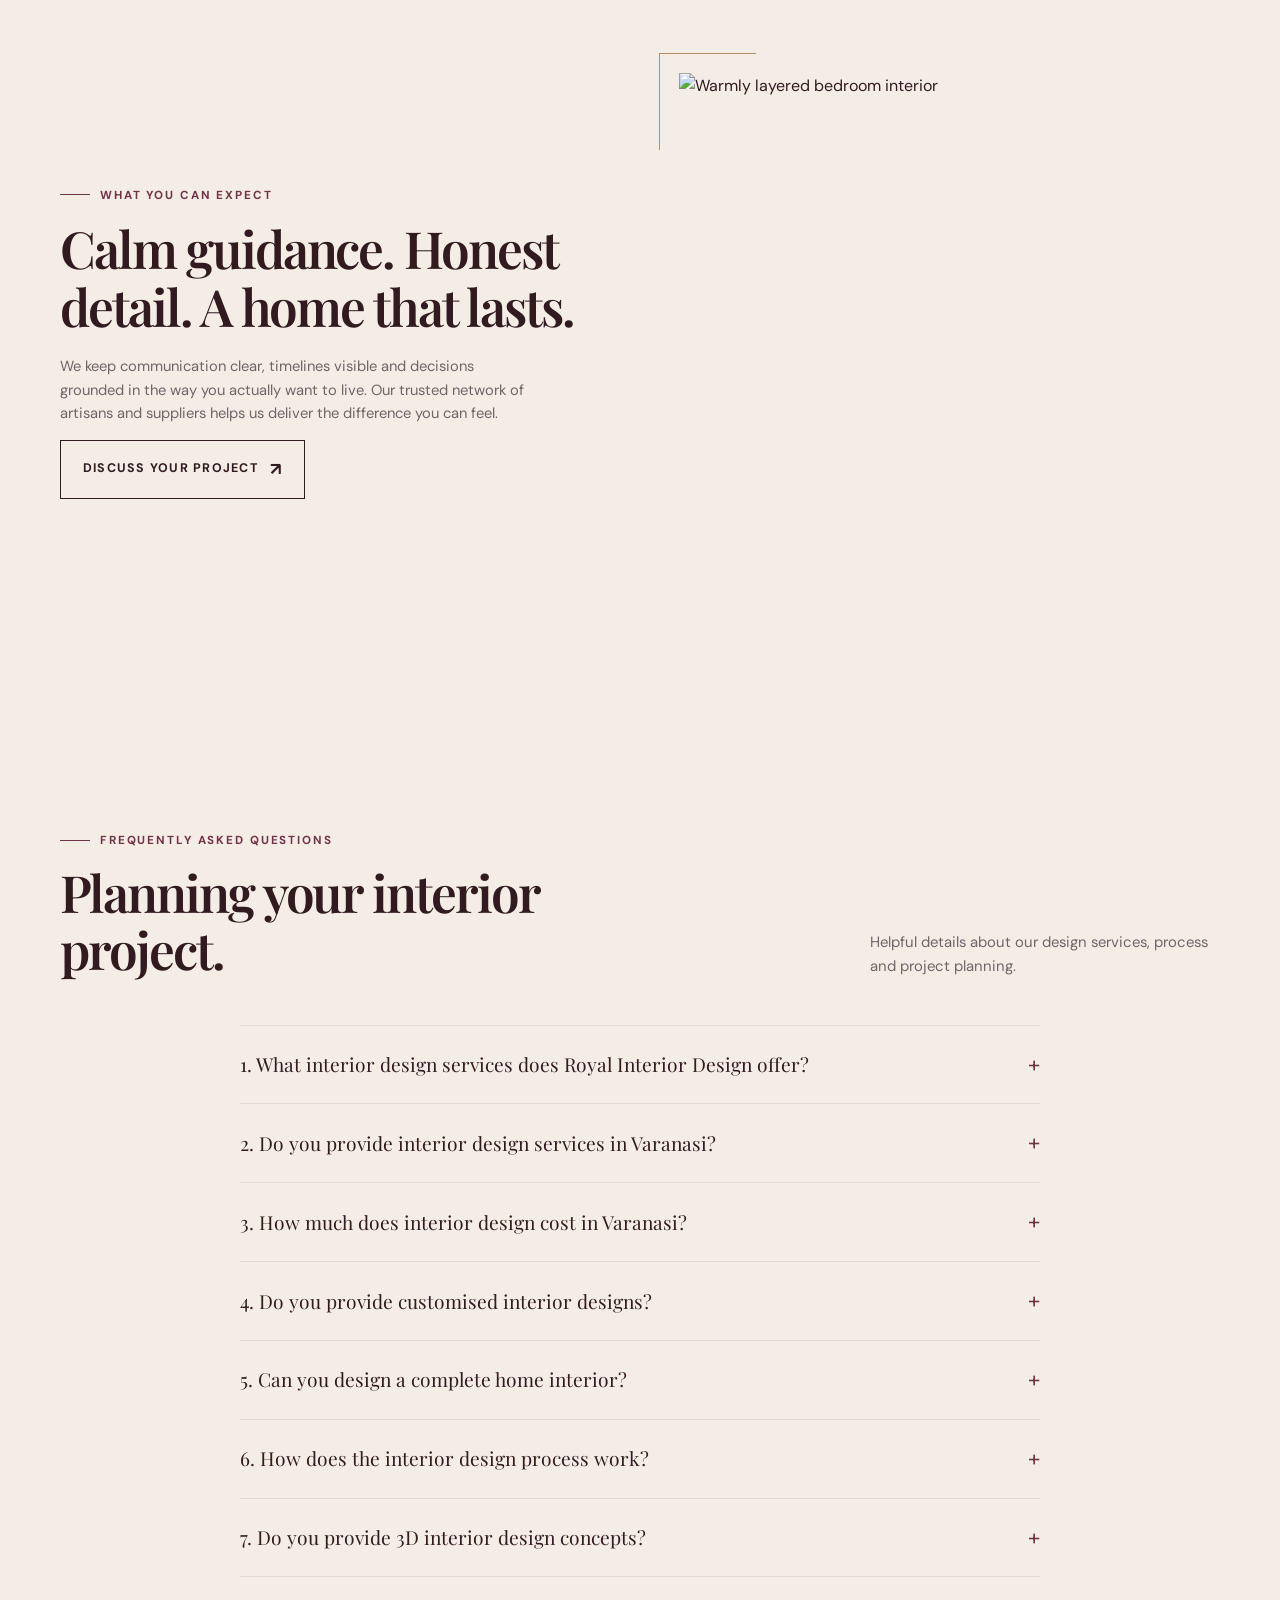
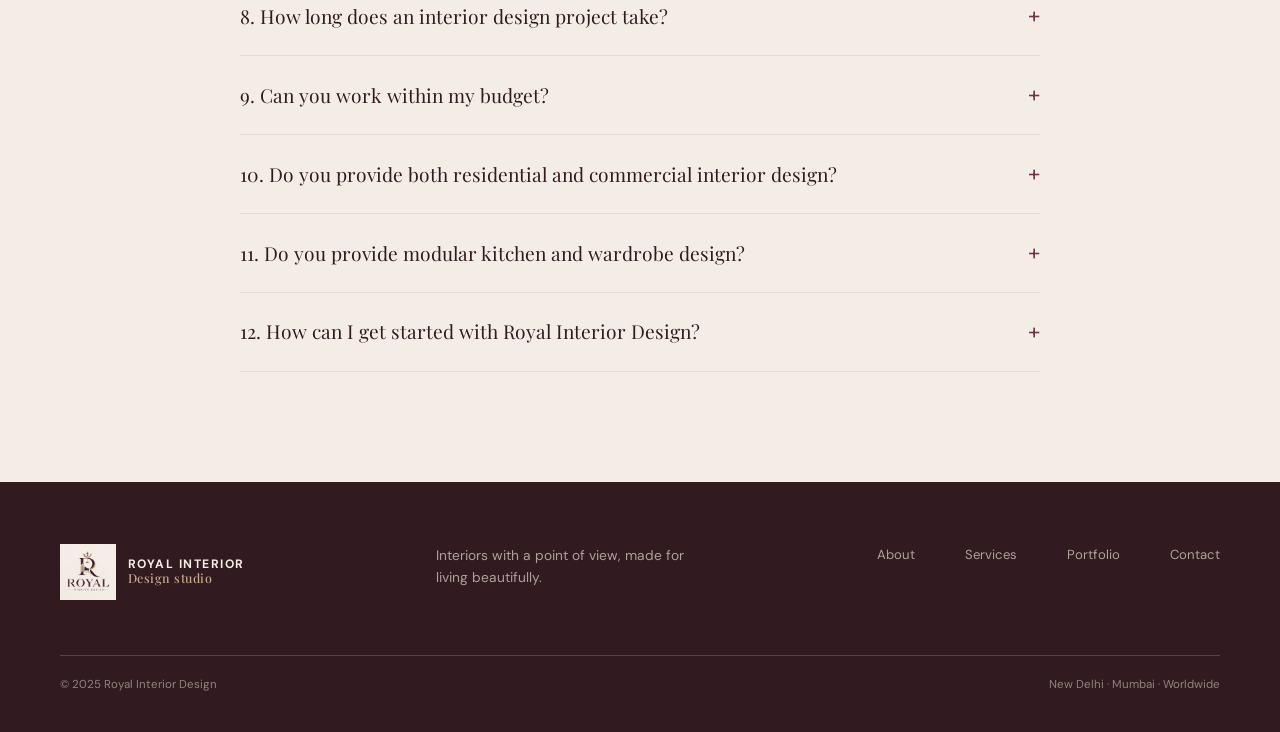
==== commit 7f6ba566: "Add interior design FAQs" ====
--- a/services.html
+++ b/services.html
@@ -1 +1 @@
-<!doctype html><html lang="en"><head><meta charset="utf-8"><meta name="viewport" content="width=device-width, initial-scale=1"><title>Services | Royal Interior Design</title><link rel="stylesheet" href="styles.css"></head><body><header class="site-header"><div class="container nav"><a class="brand" href="index.html"><span class="brand-mark">R</span><span class="brand-name">Royal Interior<span>Design studio</span></span></a><button class="menu-toggle" aria-label="Open menu" aria-expanded="false">☰</button><nav class="nav-links"><a href="index.html">Home</a><a href="about.html">About</a><a class="active" href="services.html">Services</a><a href="portfolio.html">Portfolio</a><a href="contact.html">Contact</a></nav></div></header><main><section class="page-hero"><div class="container"><span class="eyebrow">Our services</span><h1>Modern interiors designed for everyday living.</h1><p>We create refined, functional spaces tailored to your lifestyle — from welcoming living rooms to sleek kitchens and restful bedrooms.</p></div></section><section class="section"><div class="container"><div class="service-grid"><article class="service-card"><img src="https://images.unsplash.com/photo-1505693416388-ac5ce068fe85?auto=format&fit=crop&w=900&q=80" alt="Modern living room interior"><div class="service-card-content"><span class="service-number">01</span><h3>Modern Living Room Design</h3><p>We design contemporary living rooms that balance comfort, luxury, and functionality — with custom seating, layered textures, ambient lighting, media walls, and thoughtfully curated décor.</p><ul class="service-points"><li>Space planning and furniture layout</li><li>Luxury lighting and focal wall styling</li><li>Soft finishes, textures, and décor curation</li></ul><a class="link-arrow" href="contact.html">Enquire now</a></div></article><article class="service-card"><img src="https://images.unsplash.com/photo-1484154218962-a197022b5858?auto=format&fit=crop&w=900&q=80" alt="Modern kitchen interior"><div class="service-card-content"><span class="service-number">02</span><h3>Modern Kitchen Design</h3><p>Our modern kitchens are tailored for efficient everyday living, combining sleek cabinetry, premium surfaces, smart storage, and a design language that feels elegant and practical.</p><ul class="service-points"><li>Modular layouts and optimized workflow</li><li>Premium countertops, cabinetry, and finishes</li><li>Functional storage and lighting details</li></ul><a class="link-arrow" href="contact.html">Enquire now</a></div></article><article class="service-card"><img src="https://images.unsplash.com/photo-1505693416388-ac5ce068fe85?auto=format&fit=crop&w=900&q=80" alt="Luxury bedroom interior"><div class="service-card-content"><span class="service-number">03</span><h3>Full Bedroom Design</h3><p>We craft serene, luxurious bedrooms with bespoke wardrobes, cozy materials, layered lighting, and personalized styling that turn the room into a restful retreat.</p><ul class="service-points"><li>Custom wardrobe and storage solutions</li><li>Statement headboards and soft textures</li><li>Comfort-driven room styling and lighting</li></ul><a class="link-arrow" href="contact.html">Enquire now</a></div></article></div></div></section><section class="section tinted"><div class="container intro-grid"><div class="intro-copy"><span class="eyebrow">What you can expect</span><h2>Calm guidance. Honest detail. A home that lasts.</h2><p class="display-copy">We keep communication clear, timelines visible and decisions grounded in the way you actually want to live. Our trusted network of artisans and suppliers helps us deliver the difference you can feel.</p><a class="btn arrow" href="contact.html">Discuss your project</a></div><div class="intro-image"><img src="https://images.unsplash.com/photo-1616486338812-3dadae4b4ace?auto=format&fit=crop&w=1000&q=85" alt="Warmly layered bedroom interior"></div></div></section></main><footer class="site-footer"><div class="container footer-top"><a class="brand footer-brand" href="index.html"><span class="brand-mark">R</span><span class="brand-name">Royal Interior<span>Design studio</span></span></a><p>Interiors with a point of view, made for living beautifully.</p><div class="footer-links"><a href="about.html">About</a><a href="services.html">Services</a><a href="portfolio.html">Portfolio</a><a href="contact.html">Contact</a></div></div><div class="container footer-bottom"><p>© 2025 Royal Interior Design</p><p>New Delhi · Mumbai · Worldwide</p></div></footer><script src="script.js"></script></body></html>+<!doctype html><html lang="en"><head><meta charset="utf-8"><meta name="viewport" content="width=device-width, initial-scale=1"><title>Services | Royal Interior Design</title><link rel="stylesheet" href="styles.css"></head><body><header class="site-header"><div class="container nav"><a class="brand" href="index.html"><span class="brand-mark">R</span><span class="brand-name">Royal Interior<span>Design studio</span></span></a><button class="menu-toggle" aria-label="Open menu" aria-expanded="false">☰</button><nav class="nav-links"><a href="index.html">Home</a><a href="about.html">About</a><a class="active" href="services.html">Services</a><a href="portfolio.html">Portfolio</a><a href="contact.html">Contact</a></nav></div></header><main><section class="page-hero"><div class="container"><span class="eyebrow">Our services</span><h1>Modern interiors designed for everyday living.</h1><p>We create refined, functional spaces tailored to your lifestyle — from welcoming living rooms to sleek kitchens and restful bedrooms.</p></div></section><section class="section"><div class="container"><div class="service-grid"><article class="service-card"><img src="https://images.unsplash.com/photo-1505693416388-ac5ce068fe85?auto=format&fit=crop&w=900&q=80" alt="Modern living room interior"><div class="service-card-content"><span class="service-number">01</span><h3>Modern Living Room Design</h3><p>We design contemporary living rooms that balance comfort, luxury, and functionality — with custom seating, layered textures, ambient lighting, media walls, and thoughtfully curated décor.</p><ul class="service-points"><li>Space planning and furniture layout</li><li>Luxury lighting and focal wall styling</li><li>Soft finishes, textures, and décor curation</li></ul><a class="link-arrow" href="contact.html">Enquire now</a></div></article><article class="service-card"><img src="https://images.unsplash.com/photo-1484154218962-a197022b5858?auto=format&fit=crop&w=900&q=80" alt="Modern kitchen interior"><div class="service-card-content"><span class="service-number">02</span><h3>Modern Kitchen Design</h3><p>Our modern kitchens are tailored for efficient everyday living, combining sleek cabinetry, premium surfaces, smart storage, and a design language that feels elegant and practical.</p><ul class="service-points"><li>Modular layouts and optimized workflow</li><li>Premium countertops, cabinetry, and finishes</li><li>Functional storage and lighting details</li></ul><a class="link-arrow" href="contact.html">Enquire now</a></div></article><article class="service-card"><img src="https://images.unsplash.com/photo-1505693416388-ac5ce068fe85?auto=format&fit=crop&w=900&q=80" alt="Luxury bedroom interior"><div class="service-card-content"><span class="service-number">03</span><h3>Full Bedroom Design</h3><p>We craft serene, luxurious bedrooms with bespoke wardrobes, cozy materials, layered lighting, and personalized styling that turn the room into a restful retreat.</p><ul class="service-points"><li>Custom wardrobe and storage solutions</li><li>Statement headboards and soft textures</li><li>Comfort-driven room styling and lighting</li></ul><a class="link-arrow" href="contact.html">Enquire now</a></div></article></div></div></section><section class="section tinted"><div class="container intro-grid"><div class="intro-copy"><span class="eyebrow">What you can expect</span><h2>Calm guidance. Honest detail. A home that lasts.</h2><p class="display-copy">We keep communication clear, timelines visible and decisions grounded in the way you actually want to live. Our trusted network of artisans and suppliers helps us deliver the difference you can feel.</p><a class="btn arrow" href="contact.html">Discuss your project</a></div><div class="intro-image"><img src="https://images.unsplash.com/photo-1616486338812-3dadae4b4ace?auto=format&fit=crop&w=1000&q=85" alt="Warmly layered bedroom interior"></div></div></section><section class="section tinted"><div class="container"><div class="section-heading"><div><span class="eyebrow">Frequently asked questions</span><h2>Planning your interior project.</h2></div><p>Helpful details about our design services, process and project planning.</p></div><div class="faq-list"><details><summary>1. What interior design services does Royal Interior Design offer?</summary><p>Royal Interior Design offers complete interior design solutions for residential and commercial spaces, including home interiors, modular kitchens, bedrooms, living rooms, offices, wardrobes, false ceilings, lighting and customised interior solutions.</p></details><details><summary>2. Do you provide interior design services in Varanasi?</summary><p>Yes, Royal Interior Design provides professional interior design services in Varanasi and nearby areas, with solutions tailored to your space, lifestyle and budget.</p></details><details><summary>3. How much does interior design cost in Varanasi?</summary><p>The cost depends on the size of the space, design requirements, materials, finishes and scope of work. After understanding your requirements, we can provide a customised quotation.</p></details><details><summary>4. Do you provide customised interior designs?</summary><p>Yes. Every project is planned according to your preferences, space requirements, functionality and preferred design style.</p></details><details><summary>5. Can you design a complete home interior?</summary><p>Yes, we can help plan complete home interiors, including living rooms, bedrooms, kitchens, wardrobes, dining areas, lighting, ceilings and other interior elements.</p></details><details><summary>6. How does the interior design process work?</summary><p>The process generally starts with understanding your requirements, space planning, design concepts, material selection, quotation and project execution.</p></details><details><summary>7. Do you provide 3D interior design concepts?</summary><p>Yes, 3D design concepts can help you visualise the proposed interior before the execution stage.</p></details><details><summary>8. How long does an interior design project take?</summary><p>The project duration depends on the size, complexity and scope of work. A timeline can be discussed after evaluating your project requirements.</p></details><details><summary>9. Can you work within my budget?</summary><p>Yes. We can discuss your budget and requirements and suggest suitable materials, designs and solutions accordingly.</p></details><details><summary>10. Do you provide both residential and commercial interior design?</summary><p>Yes, Royal Interior Design can provide interior solutions for residential as well as selected commercial spaces, depending on the project requirements.</p></details><details><summary>11. Do you provide modular kitchen and wardrobe design?</summary><p>Yes, customised modular kitchen and wardrobe solutions can be planned according to the available space, storage requirements and preferred design.</p></details><details><summary>12. How can I get started with Royal Interior Design?</summary><p>You can contact Royal Interior Design through the website or WhatsApp. Share your requirements, space details and preferred design style, and our team can guide you through the next steps.</p></details></div></div></section></main><footer class="site-footer"><div class="container footer-top"><a class="brand footer-brand" href="index.html"><span class="brand-mark">R</span><span class="brand-name">Royal Interior<span>Design studio</span></span></a><p>Interiors with a point of view, made for living beautifully.</p><div class="footer-links"><a href="about.html">About</a><a href="services.html">Services</a><a href="portfolio.html">Portfolio</a><a href="contact.html">Contact</a></div></div><div class="container footer-bottom"><p>© 2025 Royal Interior Design</p><p>New Delhi · Mumbai · Worldwide</p></div></footer><script src="script.js"></script></body></html>
--- a/styles.css
+++ b/styles.css
@@ -151,4 +151,102 @@
 .intro-points div,.intro-points div:nth-child(2),.intro-points div:nth-child(3){background:#f4ede5}
 .intro-points strong{color:var(--accent-dark)}
 .about-content,.about-content-grid,.about-content-grid article{border-color:var(--line)}
-.about-content-grid article:nth-child(3n+1),.about-content-grid article:nth-child(3n+2),.about-content-grid article:nth-child(3n){background:#f7f2ec}+.about-content-grid article:nth-child(3n+1),.about-content-grid article:nth-child(3n+2),.about-content-grid article:nth-child(3n){background:#f7f2ec}
+
+.home-page #about-us{background:#fbf8f4}
+.home-page .intro-heading{align-items:end;margin-bottom:48px;padding-bottom:30px;border-bottom:1px solid var(--line)}
+.home-page .intro-heading h2{font-size:clamp(2.5rem,4.4vw,4.3rem)}
+.home-page .intro-heading .display-copy{max-width:360px;line-height:1.8}
+.home-page .intro-grid{grid-template-columns:1.06fr .94fr;gap:88px}
+.home-page .intro-image img{height:560px;object-position:center}
+.home-page .intro-image:before{top:-16px;left:-16px;width:100px;height:100px;border-color:#b58d69}
+.home-page .image-note{right:-18px;bottom:28px;width:170px;padding:20px;background:#4a1d2b;color:#fff;font-size:1.18rem}
+.home-page .intro-copy .intro-lead{font-size:1.58rem;line-height:1.42}
+.home-page .intro-points{gap:0;margin-top:34px;border-color:var(--line)}
+.home-page .intro-points div,.home-page .intro-points div:nth-child(2),.home-page .intro-points div:nth-child(3){min-height:104px;padding:14px 12px;background:transparent}
+.home-page .intro-points div+div{border-left:1px solid var(--line)}
+.home-page .intro-points strong{font-size:.94rem}
+.home-page .about-content{margin-top:104px;padding-top:44px;border-color:var(--line)}
+.home-page .about-content-heading{align-items:start;margin-bottom:24px}
+.home-page .about-content-heading h2{max-width:580px;font-size:clamp(2rem,3.3vw,3rem)}
+.home-page .about-content-grid{grid-template-columns:repeat(2,minmax(0,1fr));gap:0 42px;border:0;border-top:1px solid var(--line)}
+.home-page .about-content-grid article,.home-page .about-content-grid article:nth-child(3n+1),.home-page .about-content-grid article:nth-child(3n+2),.home-page .about-content-grid article:nth-child(3n){padding:0;border:0;border-bottom:1px solid var(--line);background:transparent}
+.home-page .about-content-grid summary{position:relative;display:grid;grid-template-columns:minmax(0,1fr) 34px;grid-template-areas:"number toggle" "title toggle";align-content:center;gap:10px 14px;min-height:128px;padding:22px 0;list-style:none;cursor:pointer}
+.home-page .about-content-grid summary::-webkit-details-marker{display:none}
+.home-page .about-content-grid summary:after{grid-area:toggle;display:grid;width:32px;height:32px;align-self:center;place-items:center;border:1px solid #cbb5a6;border-radius:50%;color:var(--accent);content:'+';font-size:1.2rem;transition:transform .2s ease,background .2s ease,color .2s ease}
+.home-page .about-content-grid details[open] summary:after{transform:rotate(45deg);background:var(--accent);color:white}
+.home-page .about-content-number{grid-area:number;font-size:.65rem}
+.home-page .about-content-grid h3{grid-area:title;max-width:410px;margin:0;font-size:1.28rem;line-height:1.3}
+.home-page .about-detail-copy{max-width:510px;padding:0 44px 26px 0}
+.home-page .about-detail-copy p{font-size:.85rem;line-height:1.8}
+.home-page .about-detail-copy strong{color:var(--accent-dark)}
+@media(max-width:800px){
+	.home-page .intro-heading{margin-bottom:40px;padding-bottom:24px}
+	.home-page .intro-grid{grid-template-columns:1fr;gap:46px}
+	.home-page .intro-image img{height:440px}
+	.home-page .about-content{margin-top:76px;padding-top:34px}
+	.home-page .about-content-grid{grid-template-columns:1fr;gap:0}
+	.home-page .about-content-grid summary{min-height:110px}
+}
+@media(max-width:460px){
+	.home-page .intro-image img{height:360px}
+	.home-page .intro-image:before{top:-10px;left:-8px;width:66px;height:66px}
+	.home-page .image-note{right:8px;bottom:16px;width:145px;padding:15px;font-size:1rem}
+	.home-page .intro-points div,.home-page .intro-points div:nth-child(2),.home-page .intro-points div:nth-child(3){padding:12px 8px}
+	.home-page .intro-points strong{font-size:.83rem}
+	.home-page .intro-points p{font-size:.68rem}
+	.home-page .about-content-grid summary{grid-template-columns:minmax(0,1fr) 30px;min-height:104px;gap:8px 10px}
+	.home-page .about-content-grid h3{font-size:1.16rem}
+	.home-page .about-detail-copy{padding-right:6px}
+}
+
+.home-page #about-us{background:linear-gradient(135deg,#f4ede5 0%,#fbf8f4 58%,#f1e7df 100%)}
+.home-page .intro-heading{max-width:980px;margin:0 auto 50px;padding-bottom:28px;border-color:#d9c9bf}
+.home-page .intro-heading h2{max-width:600px;color:#321a21;font-size:3.6rem;line-height:1.08}
+.home-page .intro-heading h2 em{color:#71334a}
+.home-page .intro-heading .display-copy{max-width:330px;color:#71636a}
+.home-page .intro-grid{grid-template-columns:1fr 1fr;align-items:stretch;gap:0}
+.home-page .intro-image{min-height:560px;overflow:visible}
+.home-page .intro-image img{height:100%;min-height:560px;object-position:center}
+.home-page .intro-image:before{top:-14px;left:-14px;z-index:1;width:84px;height:84px;border-color:#b58d69}
+.home-page .image-note{right:-1px;bottom:28px;width:190px;padding:20px 22px;background:#ead8c4;color:#321a21;font-size:1.22rem}
+.home-page .intro-copy{display:flex;flex-direction:column;justify-content:center;padding:52px 48px;background:#4a1d2b;color:#fbf8f4}
+.home-page .intro-kicker{color:#d9b790}
+.home-page .intro-copy .intro-lead{max-width:440px;color:#fbf8f4;font-size:1.55rem;line-height:1.4}
+.home-page .intro-copy>p:not(.intro-lead){color:rgba(251,248,244,.76)}
+.home-page .intro-points{margin-top:24px;border-color:rgba(251,248,244,.24)}
+.home-page .intro-points div+div{border-color:rgba(251,248,244,.24)}
+.home-page .intro-points span,.home-page .intro-points div:nth-child(2) span,.home-page .intro-points div:nth-child(3) span{color:#d9b790}
+.home-page .intro-points strong{color:#fbf8f4}
+.home-page .intro-points p{color:rgba(251,248,244,.68)}
+.home-page .intro-copy .link-arrow{align-self:flex-start;border-color:#d9b790;color:#ead8c4}
+.home-page .about-content{margin-top:86px;padding-top:38px;border-color:#d9c9bf}
+.home-page .about-content-heading h2{color:#321a21}
+.home-page .about-content-grid{border-color:#d9c9bf}
+.home-page .about-content-grid article{border-color:#d9c9bf}
+.home-page .about-content-grid summary:after{border-color:#b58d69;color:#71334a}
+.home-page .about-detail-copy p{color:#71636a}
+@media(max-width:800px){
+	.home-page .intro-heading h2{font-size:3rem}
+	.home-page .intro-grid{grid-template-columns:1fr;gap:0}
+	.home-page .intro-image,.home-page .intro-image img{min-height:0;height:440px}
+	.home-page .intro-copy{padding:38px 32px}
+	.home-page .about-content{margin-top:64px}
+}
+@media(max-width:460px){
+	.home-page .intro-heading h2{font-size:2.5rem}
+	.home-page .intro-image,.home-page .intro-image img{height:340px}
+	.home-page .intro-copy{padding:30px 22px}
+	.home-page .intro-copy .intro-lead{font-size:1.35rem}
+	.home-page .intro-points{grid-template-columns:1fr;gap:0}
+	.home-page .intro-points div+div{border-top:1px solid rgba(251,248,244,.24);border-left:0}
+	.home-page .intro-points div,.home-page .intro-points div:nth-child(2),.home-page .intro-points div:nth-child(3){padding:12px 8px}
+}
+
+.studio-film{padding:84px 0;background:#321a21;color:#fbf8f4}
+.studio-film .section-heading{margin-bottom:28px}
+.studio-film .eyebrow{color:#d9b790}
+.studio-film h2{max-width:720px;margin:14px 0 0;color:#fbf8f4}
+.studio-film-video{display:block;width:100%;max-height:72vh;aspect-ratio:16/9;background:#171315;object-fit:contain}
+@media(max-width:800px){.studio-film{padding:62px 0}.studio-film-video{aspect-ratio:16/10}}
+@media(max-width:460px){.studio-film{padding:48px 0}.studio-film .section-heading{margin-bottom:22px}.studio-film-video{aspect-ratio:4/3}}
